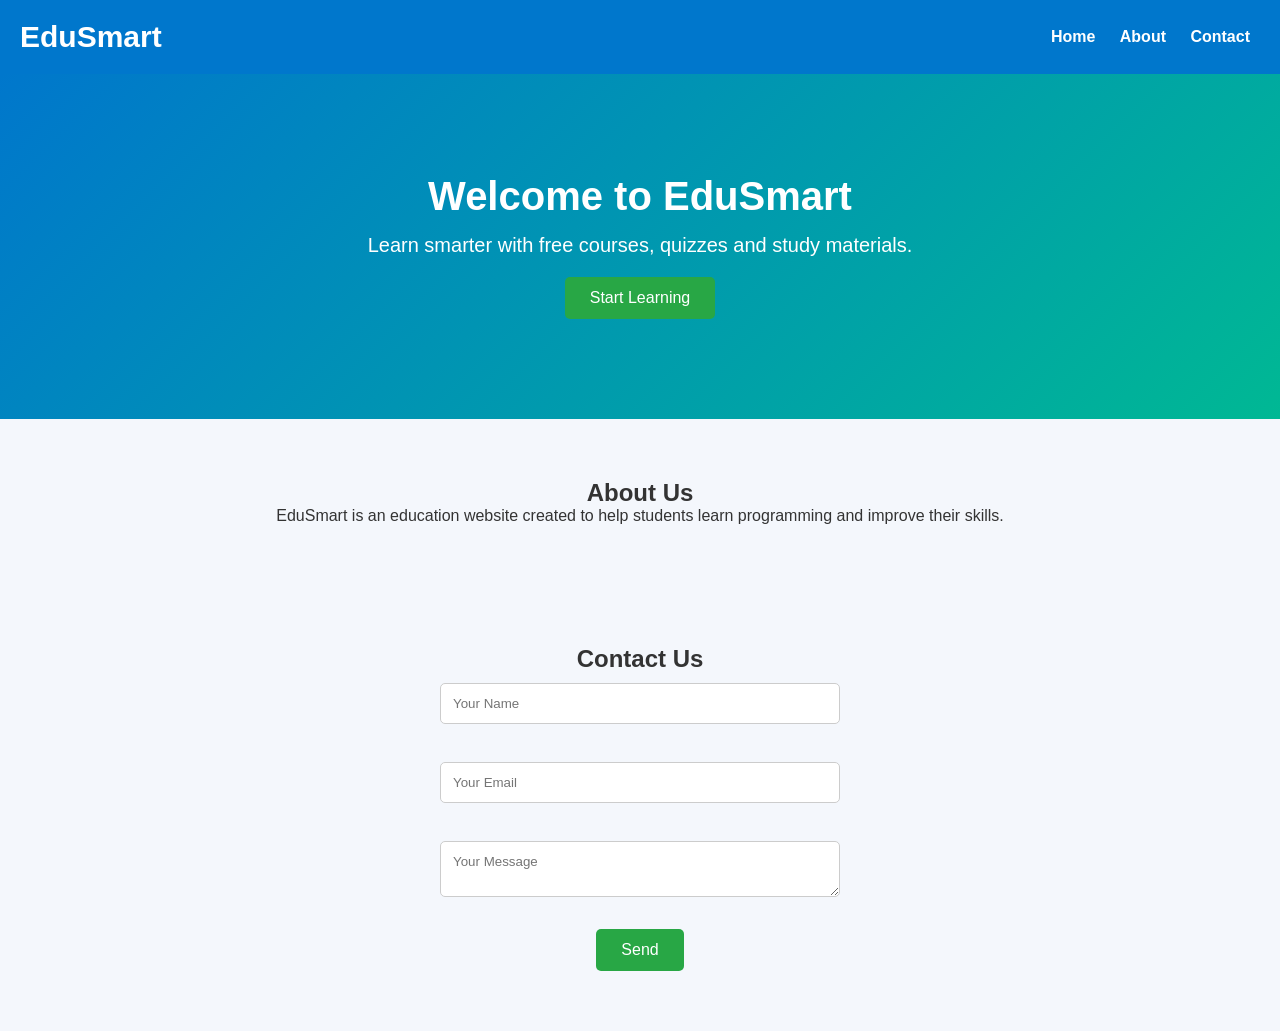
==== index.html @ ecdc0a51 "Add files via upload" ====
<!DOCTYPE html>
<html lang="en">
<head>
<meta charset="UTF-8">
<meta name="viewport" content="width=device-width, initial-scale=1.0">
<title>EduSmart</title>
<link rel="stylesheet" href="style.css">
</head>
<body>

<header>
    <h1>EduSmart</h1>
    <nav>
        <a href="#home">Home</a>
        <a href="#about">About</a>
        <a href="#contact">Contact</a>
    </nav>
</header>

<section id="home">
    <h2>Welcome to EduSmart</h2>
    <p>Learn smarter with free courses, quizzes and study materials.</p>
    <button onclick="showMessage()">Start Learning</button>
</section>

<section id="about">
    <h2>About Us</h2>
    <p>EduSmart is an education website created to help students learn programming and improve their skills.</p>
</section>

<section id="contact">
    <h2>Contact Us</h2>
    <form>
        <input type="text" placeholder="Your Name" required><br><br>
        <input type="email" placeholder="Your Email" required><br><br>
        <textarea placeholder="Your Message"></textarea><br><br>
        <button type="submit">Send</button>
    </form>
</section>

<script src="script.js"></script>

</body>
</html>
---- style.css ----
*{
    margin:0;
    padding:0;
    box-sizing:border-box;
    font-family:Arial,sans-serif;
}

body{
    background:#f4f7fc;
    color:#333;
}

header{
    background:#0077cc;
    color:white;
    padding:20px;
    display:flex;
    justify-content:space-between;
    align-items:center;
    flex-wrap:wrap;
}

header h1{
    font-size:30px;
}

nav a{
    color:white;
    text-decoration:none;
    margin:0 10px;
    font-weight:bold;
}

nav a:hover{
    color:yellow;
}

section{
    padding:60px 20px;
    text-align:center;
}

#home{
    background:linear-gradient(135deg,#0077cc,#00b894);
    color:white;
    padding:100px 20px;
}

#home h2{
    font-size:40px;
    margin-bottom:15px;
}

#home p{
    font-size:20px;
    margin-bottom:20px;
}

button{
    background:#28a745;
    color:white;
    border:none;
    padding:12px 25px;
    border-radius:5px;
    cursor:pointer;
    font-size:16px;
}

button:hover{
    background:#218838;
}

form{
    max-width:400px;
    margin:auto;
}

input,textarea{
    width:100%;
    padding:12px;
    margin:10px 0;
    border:1px solid #ccc;
    border-radius:5px;
}

footer{
    background:#0077cc;
    color:white;
    text-align:center;
    padding:15px;
    margin-top:30px;
}

@media(max-width:768px){
    header{
        flex-direction:column;
    }

    nav{
        margin-top:10px;
    }

    nav a{
        display:block;
        margin:8px 0;
    }

    #home h2{
        font-size:30px;
    }
}
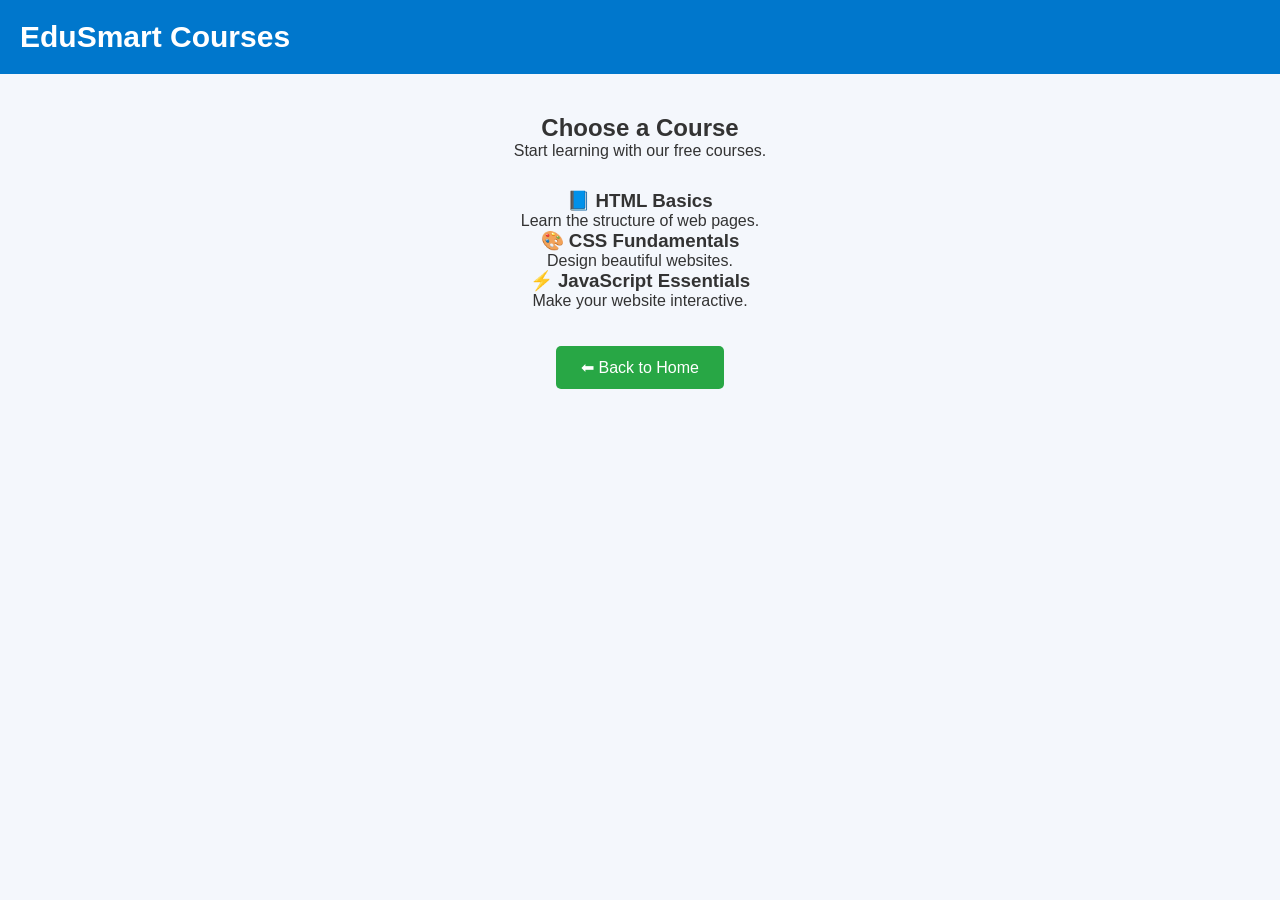
==== commit 353f8363: "index.html" ====
--- a/index.html
+++ b/index.html
@@ -1,44 +1,38 @@
 <!DOCTYPE html>
 <html lang="en">
 <head>
-<meta charset="UTF-8">
-<meta name="viewport" content="width=device-width, initial-scale=1.0">
-<title>EduSmart</title>
-<link rel="stylesheet" href="style.css">
+    <meta charset="UTF-8">
+    <meta name="viewport" content="width=device-width, initial-scale=1.0">
+    <title>EduSmart Courses</title>
+    <link rel="stylesheet" href="style.css">
 </head>
 <body>
 
 <header>
-    <h1>EduSmart</h1>
-    <nav>
-        <a href="#home">Home</a>
-        <a href="#about">About</a>
-        <a href="#contact">Contact</a>
-    </nav>
+    <h1>EduSmart Courses</h1>
 </header>
 
-<section id="home">
-    <h2>Welcome to EduSmart</h2>
-    <p>Learn smarter with free courses, quizzes and study materials.</p>
-    <button onclick="showMessage()">Start Learning</button>
+<section style="text-align:center; padding:40px;">
+    <h2>Choose a Course</h2>
+    <p>Start learning with our free courses.</p>
+
+    <div style="margin-top:30px;">
+        <h3>📘 HTML Basics</h3>
+        <p>Learn the structure of web pages.</p>
+
+        <h3>🎨 CSS Fundamentals</h3>
+        <p>Design beautiful websites.</p>
+
+        <h3>⚡ JavaScript Essentials</h3>
+        <p>Make your website interactive.</p>
+    </div>
+
+    <br><br>
+
+    <button onclick="window.location.href='index.html'">
+        ⬅ Back to Home
+    </button>
 </section>
 
-<section id="about">
-    <h2>About Us</h2>
-    <p>EduSmart is an education website created to help students learn programming and improve their skills.</p>
-</section>
-
-<section id="contact">
-    <h2>Contact Us</h2>
-    <form>
-        <input type="text" placeholder="Your Name" required><br><br>
-        <input type="email" placeholder="Your Email" required><br><br>
-        <textarea placeholder="Your Message"></textarea><br><br>
-        <button type="submit">Send</button>
-    </form>
-</section>
-
-<script src="script.js"></script>
-
 </body>
-</html>+</html>
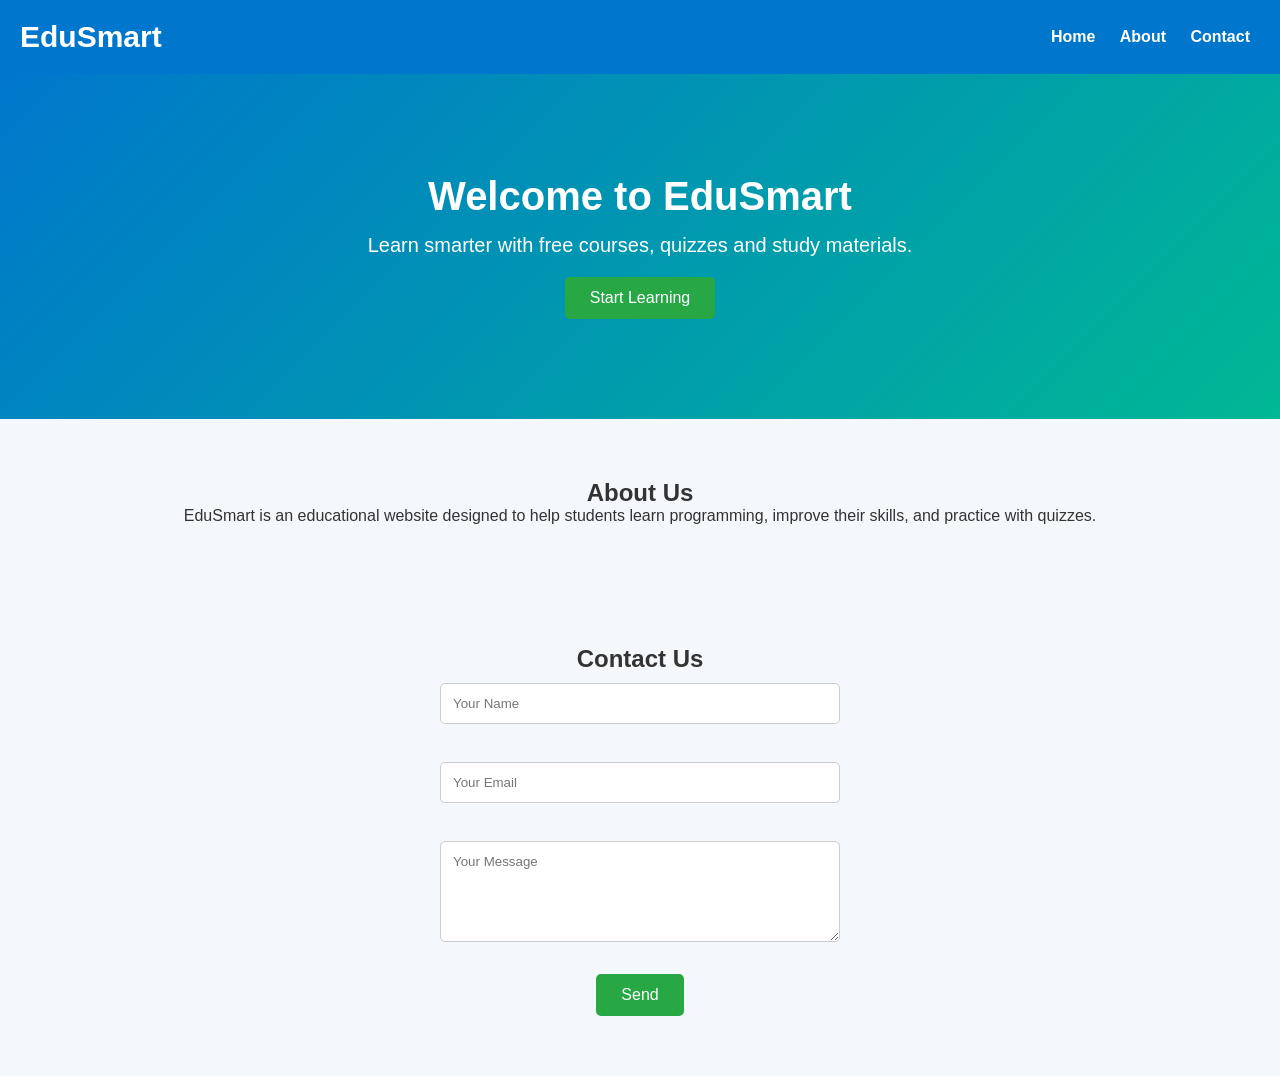
==== commit e065a156: "index.html" ====
--- a/index.html
+++ b/index.html
@@ -3,36 +3,50 @@
 <head>
     <meta charset="UTF-8">
     <meta name="viewport" content="width=device-width, initial-scale=1.0">
-    <title>EduSmart Courses</title>
+    <title>EduSmart</title>
     <link rel="stylesheet" href="style.css">
 </head>
 <body>
 
 <header>
-    <h1>EduSmart Courses</h1>
+    <h1>EduSmart</h1>
+    <nav>
+        <a href="#home">Home</a>
+        <a href="#about">About</a>
+        <a href="#contact">Contact</a>
+    </nav>
 </header>
 
-<section style="text-align:center; padding:40px;">
-    <h2>Choose a Course</h2>
-    <p>Start learning with our free courses.</p>
+<section id="home">
+    <h2>Welcome to EduSmart</h2>
+    <p>Learn smarter with free courses, quizzes and study materials.</p>
 
-    <div style="margin-top:30px;">
-        <h3>📘 HTML Basics</h3>
-        <p>Learn the structure of web pages.</p>
+    <button onclick="showMessage()">Start Learning</button>
+</section>
 
-        <h3>🎨 CSS Fundamentals</h3>
-        <p>Design beautiful websites.</p>
+<section id="about">
+    <h2>About Us</h2>
+    <p>
+        EduSmart is an educational website designed to help students
+        learn programming, improve their skills, and practice with quizzes.
+    </p>
+</section>
 
-        <h3>⚡ JavaScript Essentials</h3>
-        <p>Make your website interactive.</p>
-    </div>
+<section id="contact">
+    <h2>Contact Us</h2>
 
-    <br><br>
+    <form>
+        <input type="text" placeholder="Your Name" required><br><br>
 
-    <button onclick="window.location.href='index.html'">
-        ⬅ Back to Home
-    </button>
+        <input type="email" placeholder="Your Email" required><br><br>
+
+        <textarea placeholder="Your Message" rows="5" required></textarea><br><br>
+
+        <button type="submit">Send</button>
+    </form>
 </section>
+
+<script src="script.js"></script>
 
 </body>
 </html>
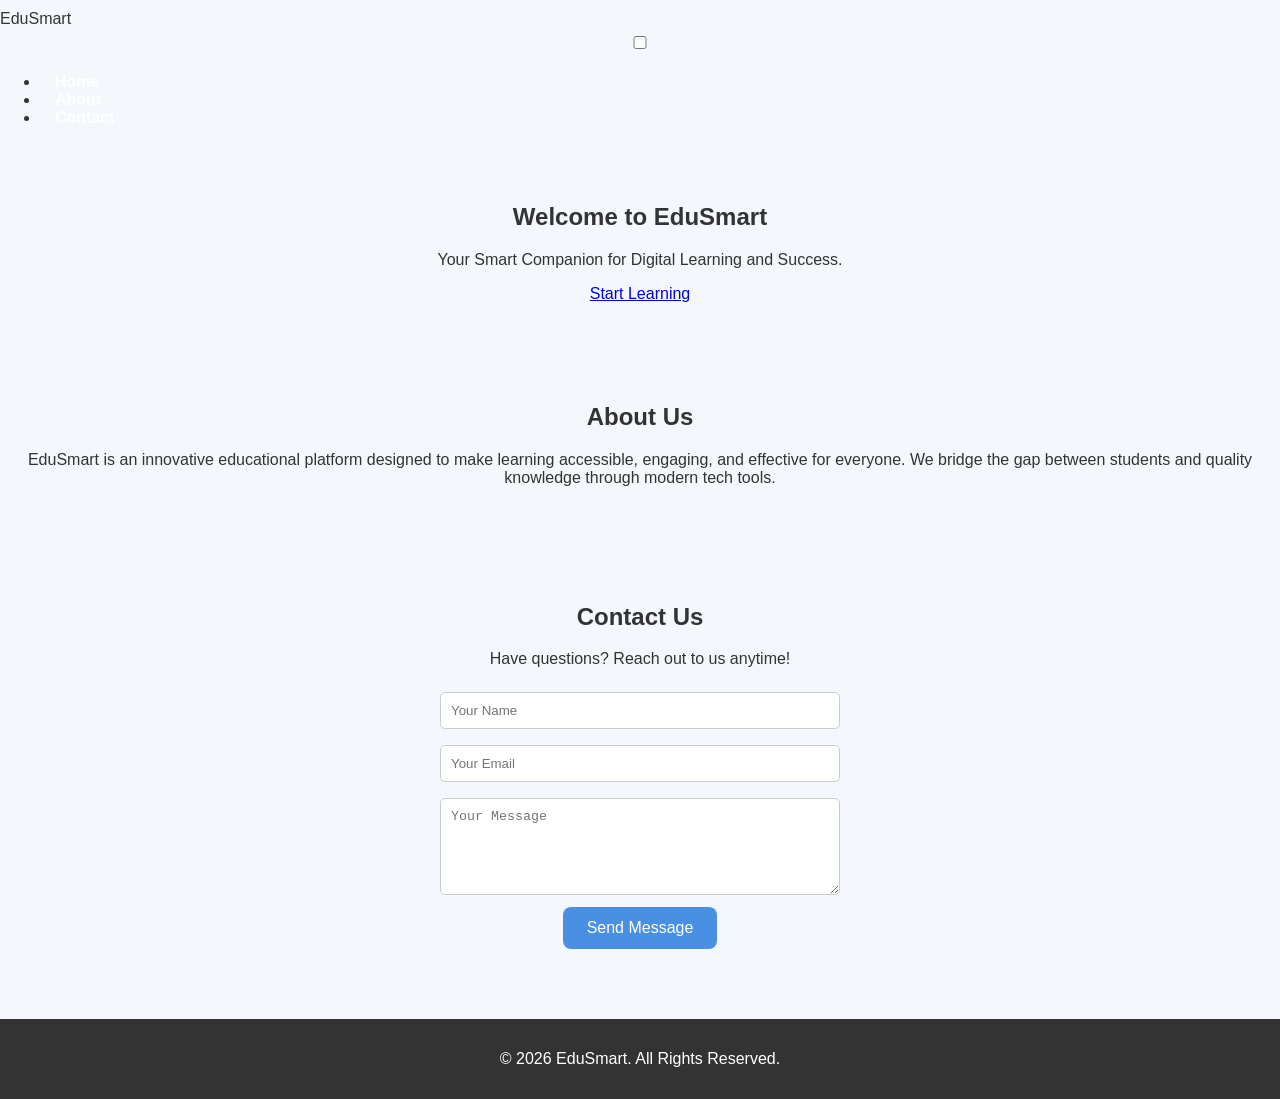
==== commit 069a2323: "index.html" ====
--- a/index.html
+++ b/index.html
@@ -3,50 +3,69 @@
 <head>
     <meta charset="UTF-8">
     <meta name="viewport" content="width=device-width, initial-scale=1.0">
-    <title>EduSmart</title>
+    <title>EduSmart - Learning Platform</title>
     <link rel="stylesheet" href="style.css">
+    <!-- Font Awesome Icons for Menu -->
+    <link rel="stylesheet" href="https://cloudflare.com">
 </head>
 <body>
 
-<header>
-    <h1>EduSmart</h1>
-    <nav>
-        <a href="#home">Home</a>
-        <a href="#about">About</a>
-        <a href="#contact">Contact</a>
+    <!-- Navigation Bar -->
+    <nav class="navbar">
+        <div class="logo">EduSmart</div>
+        <!-- Hamburger Menu Icon for Mobile -->
+        <input type="checkbox" id="click">
+        <label for="click" class="menu-btn">
+            <i class="fas fa-bars"></i>
+        </label>
+        <ul>
+            <li><a class="active" href="#home">Home</a></li>
+            <li><a href="#about">About</a></li>
+            <li><a href="#contact">Contact</a></li>
+        </ul>
     </nav>
-</header>
 
-<section id="home">
-    <h2>Welcome to EduSmart</h2>
-    <p>Learn smarter with free courses, quizzes and study materials.</p>
+    <!-- Home Section -->
+    <section id="home" class="hero-section">
+        <div class="hero-content">
+            <h1>Welcome to EduSmart</h1>
+            <p>Your Smart Companion for Digital Learning and Success.</p>
+            <a href="#about" class="btn">Start Learning</a>
+        </div>
+    </section>
 
-    <button onclick="showMessage()">Start Learning</button>
-</section>
+    <!-- About Section -->
+    <section id="about" class="about-section">
+        <h2>About Us</h2>
+        <div class="about-container">
+            <p>EduSmart is an innovative educational platform designed to make learning accessible, engaging, and effective for everyone. We bridge the gap between students and quality knowledge through modern tech tools.</p>
+        </div>
+    </section>
 
-<section id="about">
-    <h2>About Us</h2>
-    <p>
-        EduSmart is an educational website designed to help students
-        learn programming, improve their skills, and practice with quizzes.
-    </p>
-</section>
+    <!-- Contact Section with Interactive Form -->
+    <section id="contact" class="contact-section">
+        <h2>Contact Us</h2>
+        <p>Have questions? Reach out to us anytime!</p>
+        
+        <!-- Interactive Feature: Contact Form -->
+        <form class="contact-form" action="#" method="POST" onsubmit="alert('Thank you! Your message has been sent successfully.'); return false;">
+            <div class="form-group">
+                <input type="text" placeholder="Your Name" required>
+            </div>
+            <div class="form-group">
+                <input type="email" placeholder="Your Email" required>
+            </div>
+            <div class="form-group">
+                <textarea placeholder="Your Message" rows="5" required></textarea>
+            </div>
+            <button type="submit" class="btn-submit">Send Message</button>
+        </form>
+    </section>
 
-<section id="contact">
-    <h2>Contact Us</h2>
-
-    <form>
-        <input type="text" placeholder="Your Name" required><br><br>
-
-        <input type="email" placeholder="Your Email" required><br><br>
-
-        <textarea placeholder="Your Message" rows="5" required></textarea><br><br>
-
-        <button type="submit">Send</button>
-    </form>
-</section>
-
-<script src="script.js"></script>
+    <!-- Footer -->
+    <footer>
+        <p>&copy; 2026 EduSmart. All Rights Reserved.</p>
+    </footer>
 
 </body>
 </html>
--- a/style.css
+++ b/style.css
@@ -1,111 +1,71 @@
-*{
-    margin:0;
-    padding:0;
-    box-sizing:border-box;
-    font-family:Arial,sans-serif;
+body {
+    font-family: Arial, sans-serif;
+    margin: 0;
+    padding: 0;
+    background: #f4f7fb;
+    color: #333;
 }
 
-body{
-    background:#f4f7fc;
-    color:#333;
+header {
+    background: #4a90e2;
+    color: white;
+    padding: 15px;
+    text-align: center;
 }
 
-header{
-    background:#0077cc;
-    color:white;
-    padding:20px;
-    display:flex;
-    justify-content:space-between;
-    align-items:center;
-    flex-wrap:wrap;
+nav {
+    margin-top: 10px;
 }
 
-header h1{
-    font-size:30px;
+nav a {
+    color: white;
+    text-decoration: none;
+    margin: 0 15px;
+    font-weight: bold;
 }
 
-nav a{
-    color:white;
-    text-decoration:none;
-    margin:0 10px;
-    font-weight:bold;
+nav a:hover {
+    text-decoration: underline;
 }
 
-nav a:hover{
-    color:yellow;
+section {
+    padding: 40px 20px;
+    text-align: center;
 }
 
-section{
-    padding:60px 20px;
-    text-align:center;
+button {
+    background: #4a90e2;
+    color: white;
+    border: none;
+    padding: 12px 24px;
+    border-radius: 8px;
+    cursor: pointer;
+    font-size: 16px;
 }
 
-#home{
-    background:linear-gradient(135deg,#0077cc,#00b894);
-    color:white;
-    padding:100px 20px;
+button:hover {
+    background: #357abd;
 }
 
-#home h2{
-    font-size:40px;
-    margin-bottom:15px;
+form {
+    max-width: 400px;
+    margin: auto;
 }
 
-#home p{
-    font-size:20px;
-    margin-bottom:20px;
+input,
+textarea {
+    width: 100%;
+    padding: 10px;
+    margin: 8px 0;
+    border: 1px solid #ccc;
+    border-radius: 5px;
+    box-sizing: border-box;
 }
 
-button{
-    background:#28a745;
-    color:white;
-    border:none;
-    padding:12px 25px;
-    border-radius:5px;
-    cursor:pointer;
-    font-size:16px;
+footer {
+    background: #333;
+    color: white;
+    text-align: center;
+    padding: 15px;
+    margin-top: 30px;
 }
-
-button:hover{
-    background:#218838;
-}
-
-form{
-    max-width:400px;
-    margin:auto;
-}
-
-input,textarea{
-    width:100%;
-    padding:12px;
-    margin:10px 0;
-    border:1px solid #ccc;
-    border-radius:5px;
-}
-
-footer{
-    background:#0077cc;
-    color:white;
-    text-align:center;
-    padding:15px;
-    margin-top:30px;
-}
-
-@media(max-width:768px){
-    header{
-        flex-direction:column;
-    }
-
-    nav{
-        margin-top:10px;
-    }
-
-    nav a{
-        display:block;
-        margin:8px 0;
-    }
-
-    #home h2{
-        font-size:30px;
-    }
-}
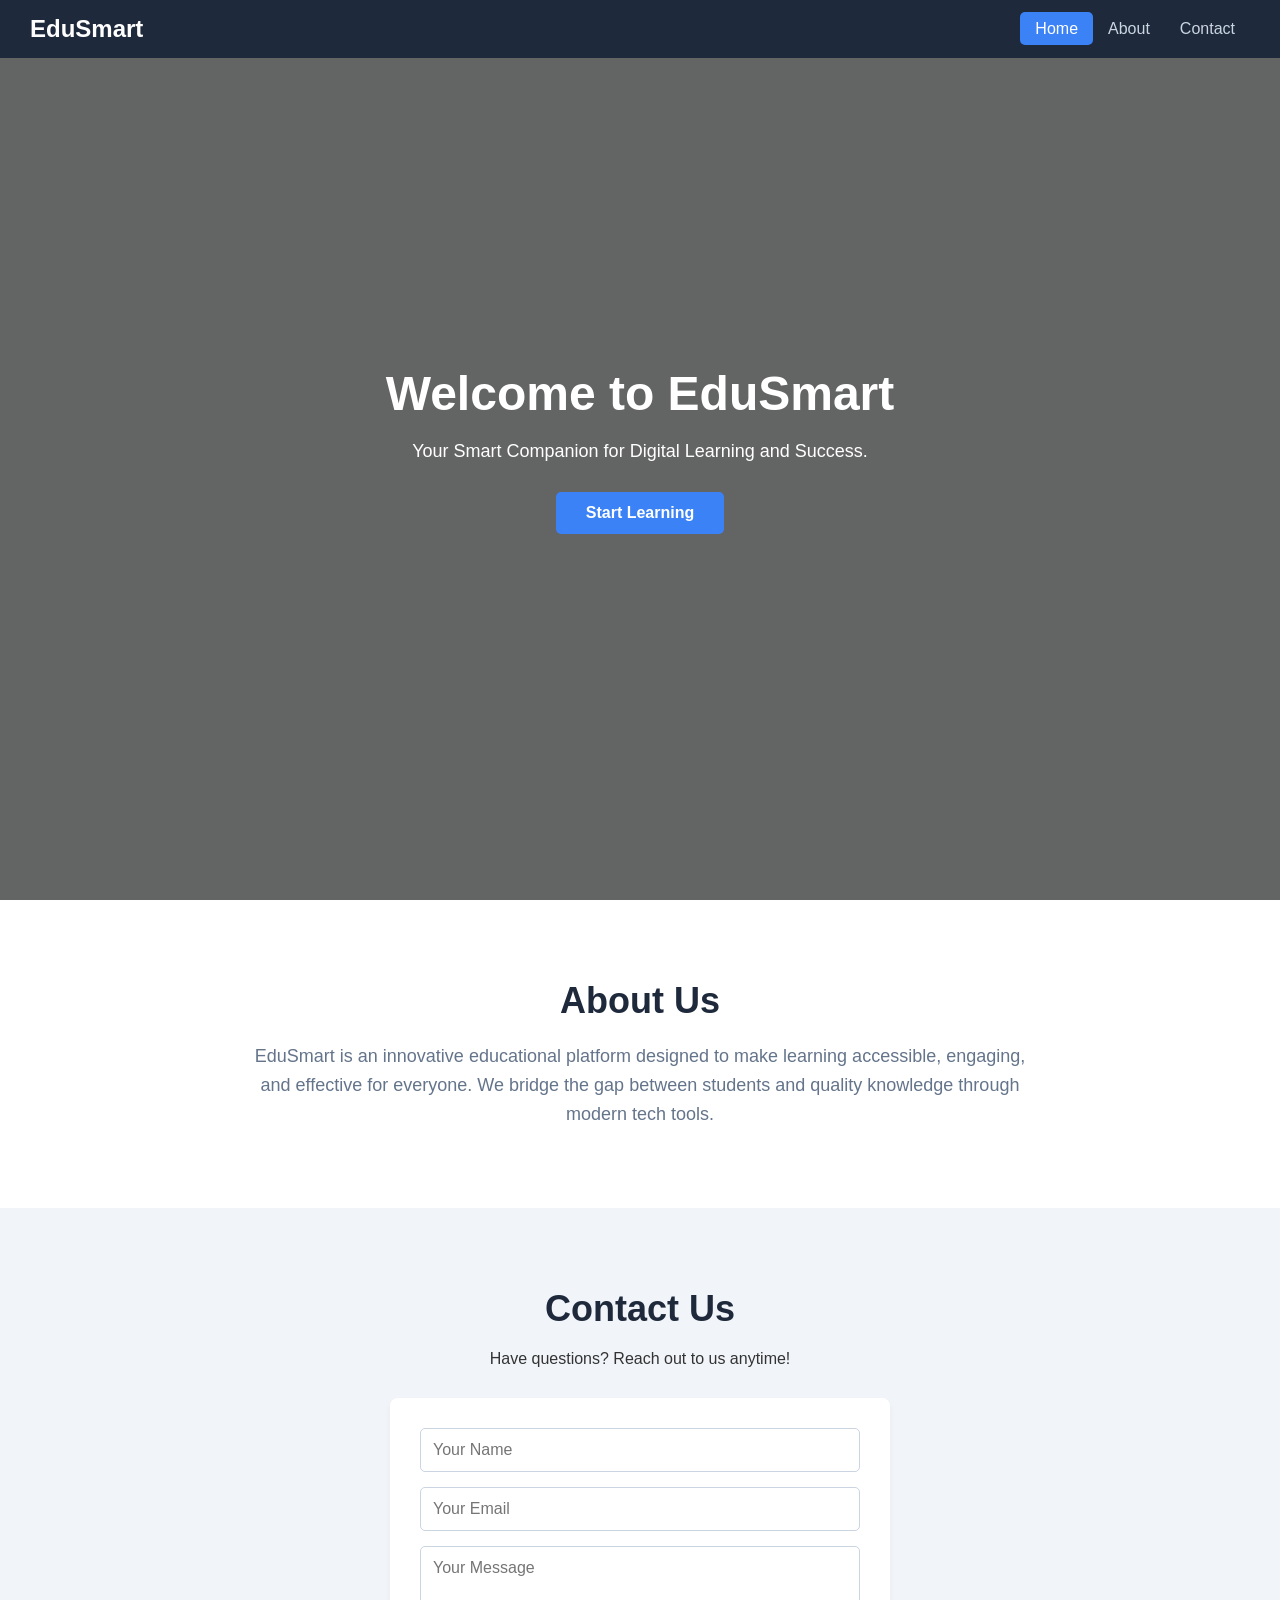
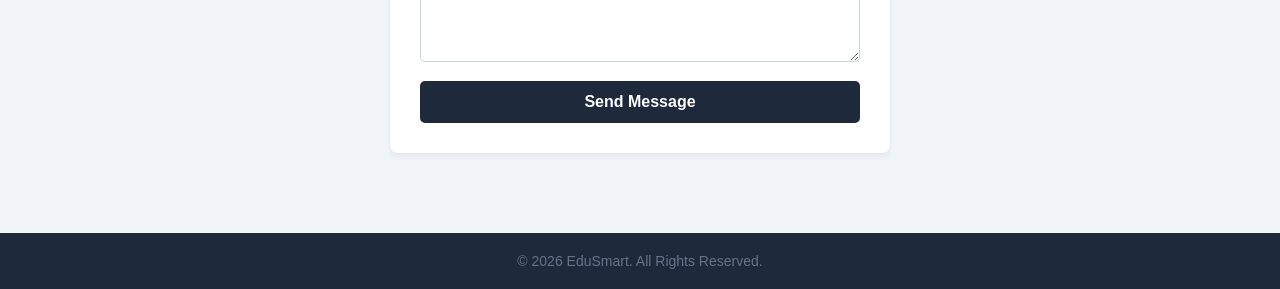
==== commit 23f5a25d: "index.html" ====
--- a/index.html
+++ b/index.html
@@ -30,11 +30,13 @@
         <div class="hero-content">
             <h1>Welcome to EduSmart</h1>
             <p>Your Smart Companion for Digital Learning and Success.</p>
+            <!-- BUTTON LINK FIXED: இங்கிருக்கும் #about கீழே உள்ள செக்ஷனுடன் இணைக்கப்பட்டுள்ளது -->
             <a href="#about" class="btn">Start Learning</a>
         </div>
     </section>
 
     <!-- About Section -->
+    <!-- SECTION ID FIXED: இங்கிருக்கும் id="about" பட்டனுடன் சரியாக இணைக்கப்பட்டுள்ளது -->
     <section id="about" class="about-section">
         <h2>About Us</h2>
         <div class="about-container">
--- a/style.css
+++ b/style.css
@@ -1,71 +1,214 @@
-body {
-    font-family: Arial, sans-serif;
+/* General Styles */
+* {
     margin: 0;
     padding: 0;
-    background: #f4f7fb;
+    box-sizing: border-box;
+    font-family: 'Segoe UI', Tahoma, Geneva, Verdana, sans-serif;
+    scroll-behavior: smooth;
+}
+
+body {
+    background-color: #f8f9fa;
     color: #333;
 }
 
-header {
-    background: #4a90e2;
-    color: white;
-    padding: 15px;
+/* Navbar Styles */
+.navbar {
+    display: flex;
+    justify-content: space-between;
+    align-items: center;
+    background-color: #1e293b;
+    padding: 15px 30px;
+    position: fixed;
+    top: 0;
+    width: 100%;
+    z-index: 1000;
+}
+
+.navbar .logo {
+    color: #fff;
+    font-size: 24px;
+    font-weight: bold;
+}
+
+.navbar ul {
+    display: flex;
+    list-style: none;
+}
+
+.navbar ul li a {
+    color: #cbd5e1;
+    text-decoration: none;
+    padding: 8px 15px;
+    font-size: 16px;
+    transition: 0.3s;
+}
+
+.navbar ul li a:hover,
+.navbar ul li a.active {
+    color: #fff;
+    background-color: #3b82f6;
+    border-radius: 5px;
+}
+
+.menu-btn {
+    color: #fff;
+    font-size: 22px;
+    cursor: pointer;
+    display: none;
+}
+
+#click {
+    display: none;
+}
+
+/* Sections Common Styles */
+section {
+    padding: 80px 20px;
     text-align: center;
 }
 
-nav {
-    margin-top: 10px;
-}
-
-nav a {
-    color: white;
+/* Hero / Home Section */
+.hero-section {
+    background: linear-gradient(rgba(0,0,0,0.6), rgba(0,0,0,0.6)), url('https://unsplash.com') no-repeat center center/cover;
+    height: 100vh;
+    display: flex;
+    justify-content: center;
+    align-items: center;
+    color: #fff;
+}
+
+.hero-content h1 {
+    font-size: 48px;
+    margin-bottom: 20px;
+}
+
+.hero-content p {
+    font-size: 18px;
+    margin-bottom: 30px;
+}
+
+.btn {
+    display: inline-block;
+    background-color: #3b82f6;
+    color: #fff;
+    padding: 12px 30px;
     text-decoration: none;
-    margin: 0 15px;
+    border-radius: 5px;
     font-weight: bold;
-}
-
-nav a:hover {
-    text-decoration: underline;
-}
-
-section {
-    padding: 40px 20px;
-    text-align: center;
-}
-
-button {
-    background: #4a90e2;
+    transition: 0.3s;
+}
+
+.btn:hover {
+    background-color: #2563eb;
+}
+
+/* About Section */
+.about-section {
+    background-color: #fff;
+}
+
+.about-section h2, .contact-section h2 {
+    font-size: 36px;
+    margin-bottom: 20px;
+    color: #1e293b;
+}
+
+.about-container {
+    max-width: 800px;
+    margin: 0 auto;
+    font-size: 18px;
+    line-height: 1.6;
+    color: #64748b;
+}
+
+/* Contact Section & Form */
+.contact-section {
+    background-color: #f1f5f9;
+}
+
+.contact-form {
+    max-width: 500px;
+    margin: 30px auto 0 auto;
+    background: #fff;
+    padding: 30px;
+    border-radius: 8px;
+    box-shadow: 0 4px 6px rgba(0,0,0,0.05);
+}
+
+.form-group {
+    margin-bottom: 15px;
+}
+
+.form-group input, .form-group textarea {
+    width: 100%;
+    padding: 12px;
+    border: 1px solid #cbd5e1;
+    border-radius: 5px;
+    font-size: 16px;
+    outline: none;
+}
+
+.form-group input:focus, .form-group textarea:focus {
+    border-color: #3b82f6;
+}
+
+.btn-submit {
+    width: 100%;
+    padding: 12px;
+    background-color: #1e293b;
     color: white;
     border: none;
-    padding: 12px 24px;
-    border-radius: 8px;
+    border-radius: 5px;
+    font-size: 16px;
+    font-weight: bold;
     cursor: pointer;
-    font-size: 16px;
-}
-
-button:hover {
-    background: #357abd;
-}
-
-form {
-    max-width: 400px;
-    margin: auto;
-}
-
-input,
-textarea {
-    width: 100%;
-    padding: 10px;
-    margin: 8px 0;
-    border: 1px solid #ccc;
-    border-radius: 5px;
-    box-sizing: border-box;
-}
-
+    transition: 0.3s;
+}
+
+.btn-submit:hover {
+    background-color: #3b82f6;
+}
+
+/* Footer */
 footer {
-    background: #333;
-    color: white;
+    background-color: #1e293b;
+    color: #64748b;
     text-align: center;
-    padding: 15px;
-    margin-top: 30px;
-}
+    padding: 20px;
+    font-size: 14px;
+}
+
+/* Responsive Styles for Mobile Phone */
+@media (max-width: 768px) {
+    .menu-btn {
+        display: block;
+    }
+    #click:checked ~ ul {
+        left: 0;
+    }
+    .navbar ul {
+        position: fixed;
+        top: 60px;
+        left: -100%;
+        background: #1e293b;
+        height: 100vh;
+        width: 100%;
+        text-align: center;
+        display: block;
+        transition: all 0.3s ease;
+    }
+    .navbar ul li {
+        width: 100%;
+        margin: 20px 0;
+    }
+    .navbar ul li a {
+        width: 100%;
+        display: block;
+        font-size: 20px;
+    }
+    .hero-content h1 {
+        font-size: 32px;
+    }
+}
+
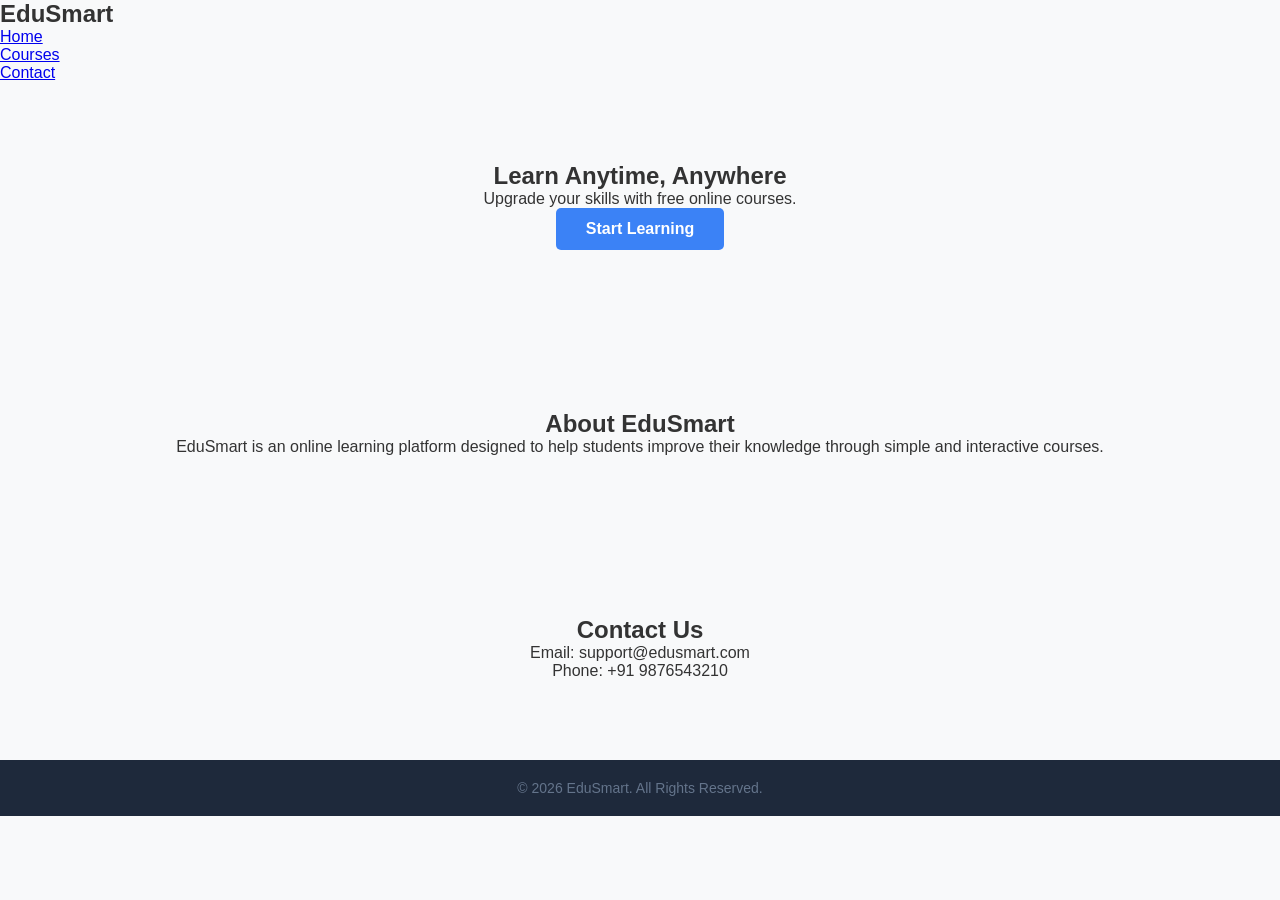
==== commit 794438fc: "index.html" ====
--- a/index.html
+++ b/index.html
@@ -1,73 +1,49 @@
 <!DOCTYPE html>
 <html lang="en">
 <head>
-    <meta charset="UTF-8">
-    <meta name="viewport" content="width=device-width, initial-scale=1.0">
-    <title>EduSmart - Learning Platform</title>
-    <link rel="stylesheet" href="style.css">
-    <!-- Font Awesome Icons for Menu -->
-    <link rel="stylesheet" href="https://cloudflare.com">
+  <meta charset="UTF-8">
+  <meta name="viewport" content="width=device-width, initial-scale=1.0">
+  <title>EduSmart</title>
+  <link rel="stylesheet" href="style.css">
 </head>
 <body>
 
-    <!-- Navigation Bar -->
-    <nav class="navbar">
-        <div class="logo">EduSmart</div>
-        <!-- Hamburger Menu Icon for Mobile -->
-        <input type="checkbox" id="click">
-        <label for="click" class="menu-btn">
-            <i class="fas fa-bars"></i>
-        </label>
-        <ul>
-            <li><a class="active" href="#home">Home</a></li>
-            <li><a href="#about">About</a></li>
-            <li><a href="#contact">Contact</a></li>
-        </ul>
-    </nav>
+<header>
+  <nav>
+    <h1>EduSmart</h1>
+    <ul>
+      <li><a href="#">Home</a></li>
+      <li><a href="courses.html">Courses</a></li>
+      <li><a href="#contact">Contact</a></li>
+    </ul>
+  </nav>
+</header>
 
-    <!-- Home Section -->
-    <section id="home" class="hero-section">
-        <div class="hero-content">
-            <h1>Welcome to EduSmart</h1>
-            <p>Your Smart Companion for Digital Learning and Success.</p>
-            <!-- BUTTON LINK FIXED: இங்கிருக்கும் #about கீழே உள்ள செக்ஷனுடன் இணைக்கப்பட்டுள்ளது -->
-            <a href="#about" class="btn">Start Learning</a>
-        </div>
-    </section>
+<section class="hero">
+  <h2>Learn Anytime, Anywhere</h2>
+  <p>Upgrade your skills with free online courses.</p>
+  <a href="courses.html" class="btn">Start Learning</a>
+</section>
 
-    <!-- About Section -->
-    <!-- SECTION ID FIXED: இங்கிருக்கும் id="about" பட்டனுடன் சரியாக இணைக்கப்பட்டுள்ளது -->
-    <section id="about" class="about-section">
-        <h2>About Us</h2>
-        <div class="about-container">
-            <p>EduSmart is an innovative educational platform designed to make learning accessible, engaging, and effective for everyone. We bridge the gap between students and quality knowledge through modern tech tools.</p>
-        </div>
-    </section>
+<section id="about">
+  <h2>About EduSmart</h2>
+  <p>
+    EduSmart is an online learning platform designed to help students
+    improve their knowledge through simple and interactive courses.
+  </p>
+</section>
 
-    <!-- Contact Section with Interactive Form -->
-    <section id="contact" class="contact-section">
-        <h2>Contact Us</h2>
-        <p>Have questions? Reach out to us anytime!</p>
-        
-        <!-- Interactive Feature: Contact Form -->
-        <form class="contact-form" action="#" method="POST" onsubmit="alert('Thank you! Your message has been sent successfully.'); return false;">
-            <div class="form-group">
-                <input type="text" placeholder="Your Name" required>
-            </div>
-            <div class="form-group">
-                <input type="email" placeholder="Your Email" required>
-            </div>
-            <div class="form-group">
-                <textarea placeholder="Your Message" rows="5" required></textarea>
-            </div>
-            <button type="submit" class="btn-submit">Send Message</button>
-        </form>
-    </section>
+<section id="contact">
+  <h2>Contact Us</h2>
+  <p>Email: support@edusmart.com</p>
+  <p>Phone: +91 9876543210</p>
+</section>
 
-    <!-- Footer -->
-    <footer>
-        <p>&copy; 2026 EduSmart. All Rights Reserved.</p>
-    </footer>
+<footer>
+  <p>&copy; 2026 EduSmart. All Rights Reserved.</p>
+</footer>
+
+<script src="script.js"></script>
 
 </body>
 </html>
